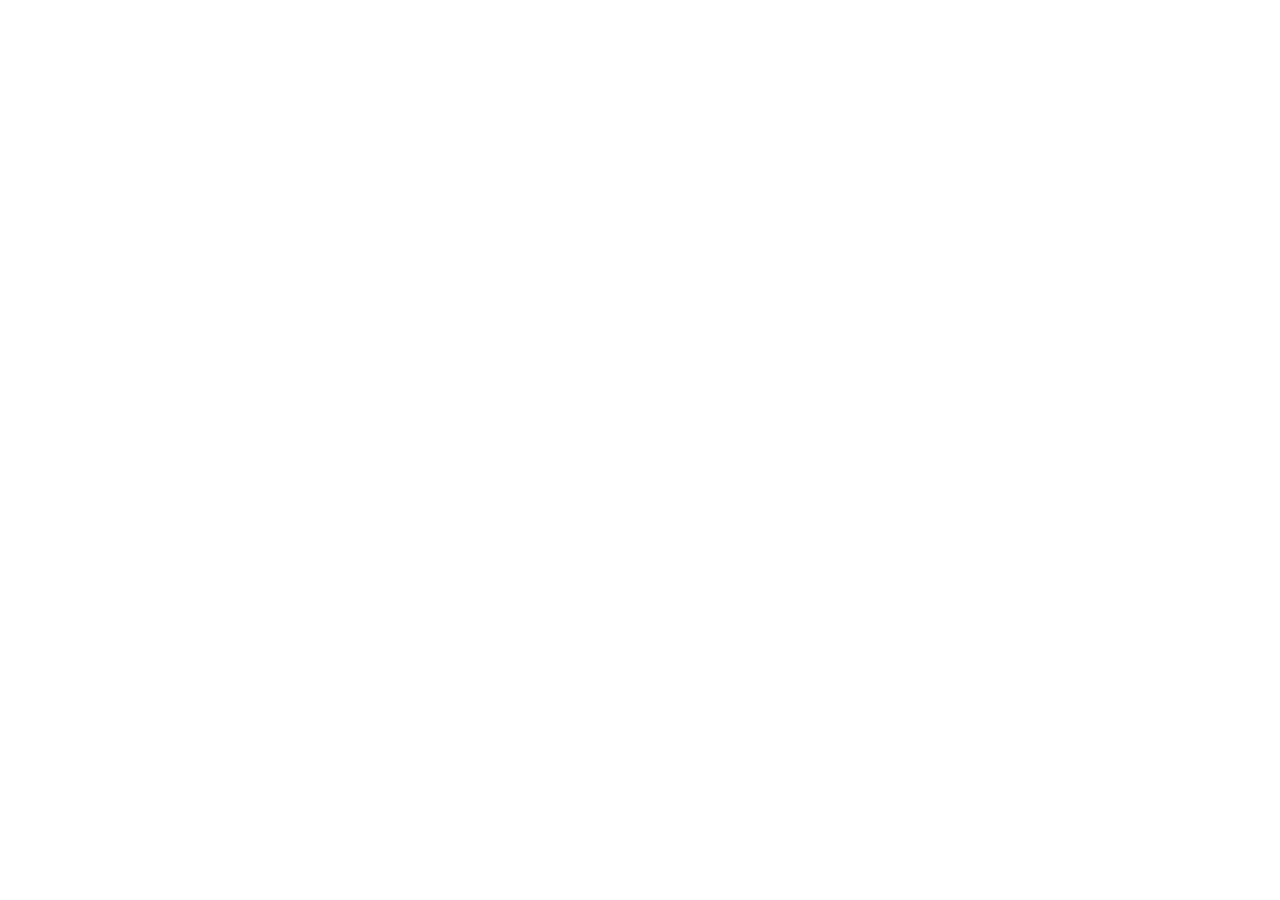
==== index.html @ 575f840c "Redirection added" ====
<!DOCTYPE html>
<meta charset="utf-8">
<title>Redirecting to https://www.antoinetlc.com/</title>
<meta http-equiv="refresh" content="0; URL=https://www.antoinetlc.com/">
<link rel="canonical" href="https://www.antoinetlc.com/">
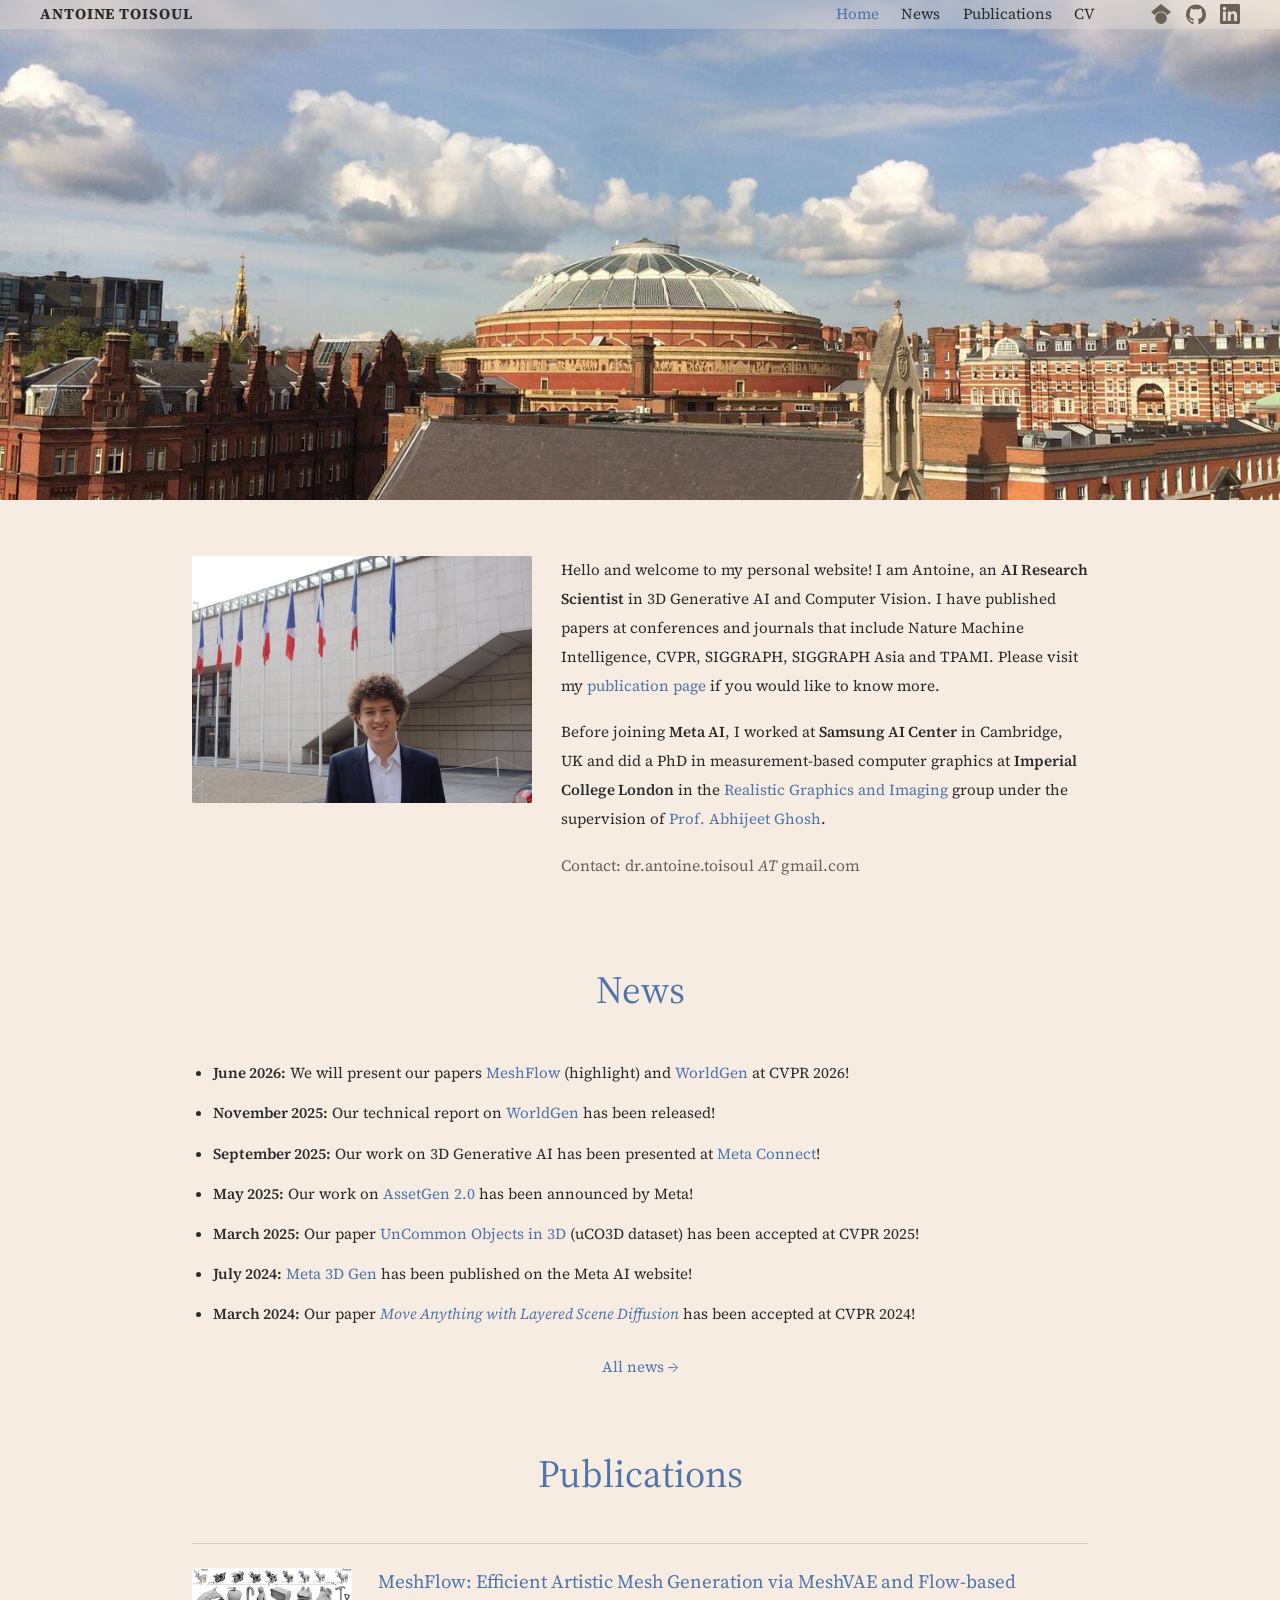
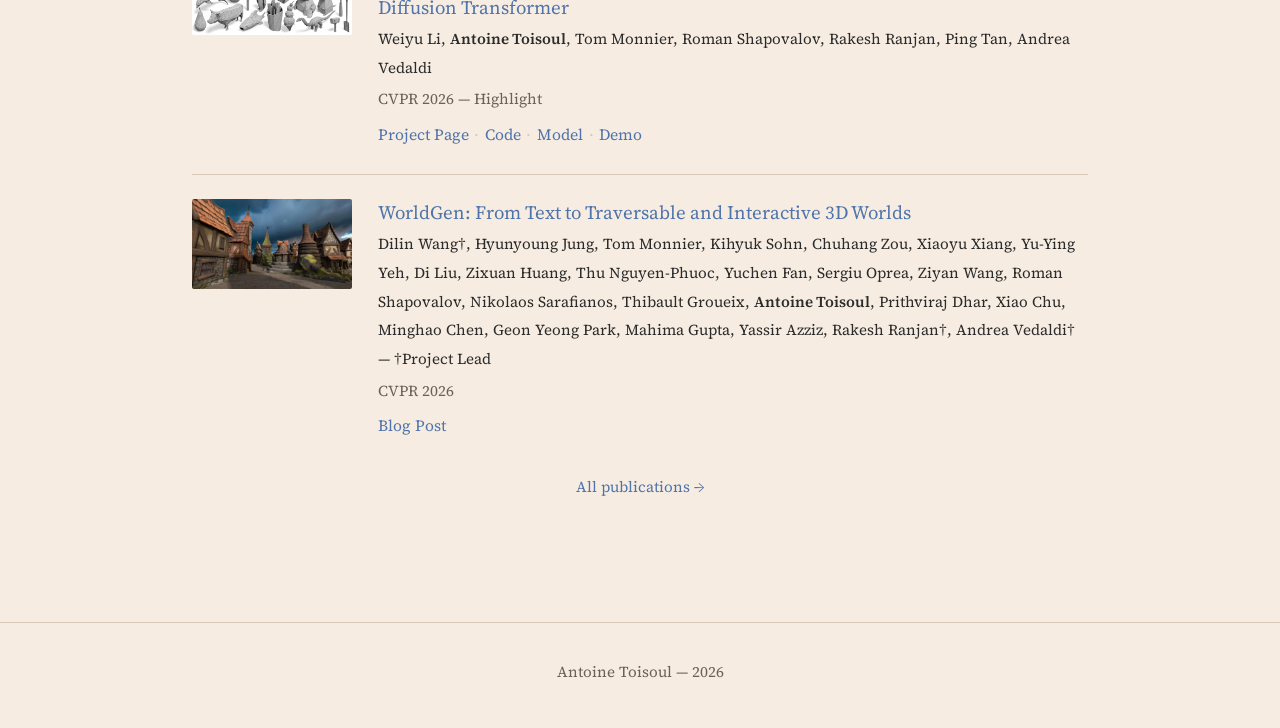
==== commit 098c4ae7: "Publish personal site" ====
--- a/index.html
+++ b/index.html
@@ -1,5 +1,110 @@
 <!DOCTYPE html>
+<html lang="en">
+<head>
 <meta charset="utf-8">
-<title>Redirecting to https://www.antoinetlc.com/</title>
-<meta http-equiv="refresh" content="0; URL=https://www.antoinetlc.com/">
-<link rel="canonical" href="https://www.antoinetlc.com/">+<meta name="viewport" content="width=device-width, initial-scale=1">
+<title>Antoine Toisoul</title>
+<meta name="description" content="Antoine Toisoul — AI Research Scientist">
+<link rel="preconnect" href="https://fonts.googleapis.com">
+<link rel="preconnect" href="https://fonts.gstatic.com" crossorigin>
+<link href="https://fonts.googleapis.com/css2?family=Inter:wght@400;500;600;700&family=Source+Serif+4:ital,wght@0,400;0,600;1,400&display=swap" rel="stylesheet">
+<link rel="stylesheet" href="assets/style.css">
+</head>
+<body>
+
+<!-- ===== SHARED HEADER — keep identical across all pages ===== -->
+<header class="site-header">
+  <a class="wordmark" href="index.html">Antoine Toisoul</a>
+  <nav class="site-nav">
+    <a href="index.html" aria-current="page">Home</a>
+    <a href="news.html">News</a>
+    <a href="publications.html">Publications</a>
+    <a href="cv.html">CV</a>
+  </nav>
+  <div class="site-social">
+    <a href="https://scholar.google.com/citations?hl=fr&amp;oi=ao&amp;user=rM4qsUQAAAAJ" aria-label="Google Scholar" rel="noopener">
+      <svg viewBox="0 0 24 24" aria-hidden="true"><path d="M12 24a7 7 0 1 1 0-14 7 7 0 0 1 0 14zm0-24L0 9.5l4.838 3.94A8 8 0 0 1 12 9a8 8 0 0 1 7.162 4.44L24 9.5z"/></svg>
+    </a>
+    <a href="https://github.com/antoinetlc" aria-label="GitHub" rel="noopener">
+      <svg viewBox="0 0 24 24" aria-hidden="true"><path d="M12 .5C5.37.5 0 5.87 0 12.5c0 5.3 3.44 9.8 8.21 11.39.6.11.82-.26.82-.58l-.02-2.03c-3.34.73-4.04-1.61-4.04-1.61-.55-1.39-1.34-1.76-1.34-1.76-1.09-.75.08-.73.08-.73 1.2.09 1.84 1.24 1.84 1.24 1.07 1.84 2.81 1.31 3.5 1 .11-.78.42-1.31.76-1.61-2.67-.3-5.47-1.34-5.47-5.95 0-1.31.47-2.39 1.24-3.23-.13-.3-.54-1.53.12-3.19 0 0 1.01-.32 3.3 1.23a11.5 11.5 0 0 1 6.01 0c2.29-1.55 3.3-1.23 3.3-1.23.66 1.66.25 2.89.12 3.19.77.84 1.24 1.92 1.24 3.23 0 4.62-2.81 5.64-5.49 5.94.43.37.81 1.1.81 2.22l-.01 3.29c0 .32.21.7.82.58A12.01 12.01 0 0 0 24 12.5C24 5.87 18.63.5 12 .5Z"/></svg>
+    </a>
+    <a href="https://uk.linkedin.com/pub/antoine-toisoul/70/9a5/973" aria-label="LinkedIn" rel="noopener">
+      <svg viewBox="0 0 24 24" aria-hidden="true"><path d="M20.45 20.45h-3.56v-5.57c0-1.33-.02-3.04-1.85-3.04-1.86 0-2.14 1.45-2.14 2.94v5.67H9.34V9h3.42v1.56h.05c.48-.9 1.64-1.85 3.37-1.85 3.6 0 4.27 2.37 4.27 5.46v6.28ZM5.34 7.43a2.07 2.07 0 1 1 0-4.14 2.07 2.07 0 0 1 0 4.14ZM7.12 20.45H3.55V9h3.57v11.45ZM22.23 0H1.77C.79 0 0 .77 0 1.72v20.56C0 23.23.79 24 1.77 24h20.46c.98 0 1.77-.77 1.77-1.72V1.72C24 .77 23.21 0 22.23 0Z"/></svg>
+    </a>
+  </div>
+</header>
+
+<div class="hero hero--home" role="img" aria-label="View of the Royal Albert Hall from Imperial College London"></div>
+
+<main>
+
+  <h1 class="visually-hidden">Antoine Toisoul</h1>
+
+  <section class="intro">
+    <img src="assets/img/home/antoine_toisoul.jpg" alt="Antoine Toisoul">
+    <div class="intro-text">
+      <p>Hello and welcome to my personal website! I am Antoine, an <strong>AI Research
+      Scientist</strong> in 3D Generative AI and Computer Vision. I have published papers at conferences and journals that include Nature Machine Intelligence, CVPR,
+      SIGGRAPH, SIGGRAPH Asia and TPAMI. Please visit my <a href="publications.html">publication page</a> if you would like to know more.</p>
+
+      <p>Before joining <strong>Meta AI</strong>, I worked at <strong>Samsung AI
+      Center</strong> in Cambridge, UK and did a PhD in measurement-based
+      computer graphics at <strong>Imperial College London</strong> in the
+      <a href="http://wp.doc.ic.ac.uk/rgi/" rel="noopener">Realistic
+      Graphics and Imaging</a> group under the supervision of
+      <a href="https://www.doc.ic.ac.uk/~ghosh/" rel="noopener">Prof. Abhijeet
+      Ghosh</a>.</p>
+
+      <p class="contact">Contact: dr.antoine.toisoul <em>AT</em> gmail.com</p>
+    </div>
+  </section>
+
+  <section>
+    <h2 class="section-heading"><a href="news.html">News</a></h2>
+    <ul class="news-list">
+      <li><strong>June 2026:</strong> We will present our papers <a href="https://mesh-flow.github.io/" rel="noopener">MeshFlow</a> (highlight) and <a href="https://arxiv.org/abs/2511.16825" rel="noopener">WorldGen</a> at CVPR 2026!</li>
+      <li><strong>November 2025:</strong> Our technical report on <a href="https://arxiv.org/abs/2511.16825" rel="noopener">WorldGen</a> has been released!</li>
+      <li><strong>September 2025:</strong> Our work on 3D Generative AI has been presented at <a href="https://www.meta.com/en-gb/blog/connect-2025-day-2-keynote-recap-vr-development-use-cases-wearable-device-access-toolkit/" rel="noopener">Meta Connect</a>!</li>
+      <li><strong>May 2025:</strong> Our work on <a href="https://developers.meta.com/horizon/blog/AssetGen2" rel="noopener">AssetGen 2.0</a> has been announced by Meta!</li>
+      <li><strong>March 2025:</strong> Our paper <a href="https://arxiv.org/abs/2501.07574" rel="noopener">UnCommon Objects in 3D</a> (uCO3D dataset) has been accepted at CVPR 2025!</li>
+      <li><strong>July 2024:</strong> <a href="https://arxiv.org/pdf/2407.02599" rel="noopener">Meta 3D Gen</a> has been published on the Meta AI website!</li>
+      <li><strong>March 2024:</strong> Our paper <a href="https://arxiv.org/abs/2404.07178" rel="noopener"><em>Move Anything with Layered Scene Diffusion</em></a> has been accepted at CVPR 2024!</li>
+    </ul>
+    <p class="center"><a class="more-link" href="news.html">All news &rarr;</a></p>
+  </section>
+
+  <section>
+    <h2 class="section-heading"><a href="publications.html">Publications</a></h2>
+
+    <div class="pub">
+      <div class="pub-thumb"><img src="assets/img/publications/meshflow_teaser.png" alt="MeshFlow"></div>
+      <div class="pub-body">
+        <div class="pub-title"><a href="https://mesh-flow.github.io/" rel="noopener">MeshFlow: Efficient Artistic Mesh Generation via MeshVAE and Flow-based Diffusion Transformer</a></div>
+        <div class="pub-authors">Weiyu Li, <strong>Antoine Toisoul</strong>, Tom Monnier, Roman Shapovalov, Rakesh Ranjan, Ping Tan, Andrea Vedaldi</div>
+        <div class="pub-venue">CVPR 2026 &mdash; Highlight</div>
+        <div class="pub-links"><a href="https://mesh-flow.github.io/" rel="noopener">Project Page</a><span class="sep">&middot;</span><a href="https://github.com/facebookresearch/meshflow" rel="noopener">Code</a><span class="sep">&middot;</span><a href="https://huggingface.co/facebook/meshflow" rel="noopener">Model</a><span class="sep">&middot;</span><a href="https://huggingface.co/spaces/facebook/meshflow" rel="noopener">Demo</a></div>
+      </div>
+    </div>
+
+    <div class="pub">
+      <div class="pub-thumb"><img src="assets/img/publications/WorldGen.jpg" alt="WorldGen"></div>
+      <div class="pub-body">
+        <div class="pub-title"><a href="https://arxiv.org/abs/2511.16825" rel="noopener">WorldGen: From Text to Traversable and Interactive 3D Worlds</a></div>
+        <div class="pub-authors">Dilin Wang&dagger;, Hyunyoung Jung, Tom Monnier, Kihyuk Sohn, Chuhang Zou, Xiaoyu Xiang, Yu-Ying Yeh, Di Liu, Zixuan Huang, Thu Nguyen-Phuoc, Yuchen Fan, Sergiu Oprea, Ziyan Wang, Roman Shapovalov, Nikolaos Sarafianos, Thibault Groueix, <strong>Antoine Toisoul</strong>, Prithviraj Dhar, Xiao Chu, Minghao Chen, Geon Yeong Park, Mahima Gupta, Yassir Azziz, Rakesh Ranjan&dagger;, Andrea Vedaldi&dagger; &mdash; &dagger;Project Lead</div>
+        <div class="pub-venue">CVPR 2026</div>
+        <div class="pub-links"><a href="https://www.meta.com/en-gb/blog/worldgen-3d-world-generation-reality-labs-generative-ai-research/" rel="noopener">Blog Post</a></div>
+      </div>
+    </div>
+
+    <p class="center"><a class="more-link" href="publications.html">All publications &rarr;</a></p>
+  </section>
+
+</main>
+
+<!-- ===== SHARED FOOTER — keep identical across all pages ===== -->
+<footer class="site-footer">
+  <div>Antoine Toisoul &mdash; 2026</div>
+</footer>
+
+</body>
+</html>
--- a/assets/style.css
+++ b/assets/style.css
@@ -0,0 +1,296 @@
+/* ============================================================
+   Antoine Toisoul — personal site
+   ============================================================ */
+
+:root {
+  --bg:        #f6ece1;   /* warm cream page ground            */
+  --bg-alt:    #f0e2d2;   /* very slightly darker cream        */
+  --text:      #2b2b2b;   /* body copy                         */
+  --muted:     #6b6257;   /* captions, footer                  */
+  --accent:    #4f74ab;   /* blue — links, section headings    */
+  --accent-dk: #3c5a88;   /* blue hover                        */
+  --hero-text: #ffffff;
+  --rule:      #d9c9b6;   /* hairline dividers                 */
+  --maxw:      960px;
+  --font-body:    "Source Serif 4", Georgia, "Times New Roman", serif;
+  --font-display: var(--font-body);   /* headings share the body font */
+}
+
+* { box-sizing: border-box; }
+
+html { -webkit-text-size-adjust: 100%; }
+
+body {
+  margin: 0;
+  background: var(--bg);
+  color: var(--text);
+  font-family: var(--font-body);
+  font-size: 0.95rem;
+  line-height: 1.9;
+  font-weight: 400;
+}
+
+img { max-width: 100%; height: auto; display: block; }
+
+a {
+  color: var(--accent);
+  text-decoration: none;
+}
+a:hover { color: var(--accent-dk); text-decoration: underline; }
+
+strong, b { font-weight: 600; }
+
+/* ---------- Header (sticky bar, always visible) ------------ */
+
+.site-header {
+  position: fixed;              /* out of flow, so the hero starts at the very top */
+  top: 0; left: 0; right: 0;
+  z-index: 100;
+  display: flex;
+  align-items: center;
+  gap: 1.5rem;
+  padding: 0.0rem clamp(1rem, 4vw, 2.5rem);
+  background: rgba(246, 236, 225, 0.3);   /* --bg (#f6ece1) at 80% */
+  backdrop-filter: blur(8px);
+  -webkit-backdrop-filter: blur(8px);
+}
+
+.wordmark {
+  font-family: var(--font-body);
+  font-weight: 700;
+  font-size: 0.95rem;
+  letter-spacing: 0.06em;
+  text-transform: uppercase;
+  color: var(--text);
+  white-space: nowrap;
+}
+.wordmark:hover { color: var(--accent); text-decoration: none; }
+
+.site-nav {
+  margin-left: auto;
+  display: flex;
+  flex-wrap: wrap;
+  align-items: baseline;
+  gap: 1.4rem;
+}
+
+.site-nav a {
+  font-family: var(--font-body);
+  font-size: 0.95rem;
+  color: var(--text);
+}
+.site-nav a:hover { text-decoration: none; color: var(--accent); }
+.site-nav a[aria-current="page"] { color: var(--accent); }
+
+.site-social {
+  display: flex;
+  align-items: center;
+  gap: 0.9rem;
+}
+.site-header .site-social { margin-left: 2rem; }   /* breathing room between the menu and the icons */
+.site-social a { display: inline-flex; color: var(--muted); }
+.site-social a:hover { color: var(--accent); }
+.site-social svg { width: 20px; height: 20px; fill: currentColor; }
+
+/* ---------- Hero (decorative image band, no text) --------- */
+
+.hero {
+  min-height: 500px;
+  background-color: #7a8ba0;
+  background-position: center 40%;
+  background-size: cover;
+  background-repeat: no-repeat;
+}
+
+/* Left-aligned page heading inside <main>, replaces the old hero title */
+.page-title {
+  font-family: var(--font-display);
+  font-weight: 700;
+  font-size: clamp(1.9rem, 4vw, 2.4rem);
+  color: var(--text);
+  margin: 0 0 2rem;
+}
+.page-title--center { text-align: center; }
+
+.visually-hidden {
+  position: absolute;
+  width: 1px; height: 1px;
+  margin: -1px; padding: 0; border: 0;
+  clip: rect(0 0 0 0); clip-path: inset(50%);
+  overflow: hidden; white-space: nowrap;
+}
+
+/* Per-page hero images. */
+.hero--home         { background-image: url("img/home/royal_albert_hall.jpg"); }
+.hero--news         { background-image: url("img/news/dolphin.jpg"); }
+.hero--publications { background-image: url("img/publications/tokyo.jpg"); background-position: center 60%; }
+.hero--cv           { background-image: url("img/cv/IMG_5321.jpg"); }
+
+/* ---------- Layout --------------------------------------- */
+
+main {
+  max-width: var(--maxw);
+  margin: 0 auto;
+  padding: 3.5rem clamp(1.1rem, 4vw, 2rem) 1rem;
+}
+
+section { margin-bottom: 3.5rem; }
+
+.section-heading {
+  text-align: center;
+  font-family: var(--font-display);
+  font-weight: 400;
+  font-size: clamp(1.8rem, 4.5vw, 2.4rem);
+  color: var(--accent);
+  margin: 0 0 2rem;
+}
+.section-heading a { color: inherit; text-decoration: none; }
+.section-heading a:hover { color: var(--accent-dk); text-decoration: underline; }
+
+h2.plain {
+  font-family: var(--font-display);
+  font-weight: 700;
+  font-size: 1.5rem;
+  color: var(--text);
+  margin: 2.4rem 0 0.8rem;
+  text-align: center;
+}
+
+p { margin: 0 0 1.1rem; }
+
+.center { text-align: center; }
+.more-link { display: inline-block; margin-top: 0.5rem; font-family: var(--font-display); }
+
+/* ---------- Intro block (home) --------------------------- */
+
+.intro {
+  display: flex;
+  align-items: flex-start;
+  gap: 1.8rem;
+}
+.intro img {
+  flex: 0 0 340px;
+  width: 340px;
+  align-self: flex-start;   /* whole photo, natural aspect ratio */
+  border-radius: 2px;
+}
+.intro-text { flex: 1 1 auto; min-width: 0; }
+.intro-text > p:first-child { margin-top: 0; }
+.contact { color: var(--muted); font-size: 0.98rem; }
+
+/* ---------- News list ------------------------------------ */
+
+.news-year {
+  font-family: var(--font-display);
+  font-weight: 700;
+  font-size: 1.35rem;
+  margin: 2rem 0 0.4rem;
+  color: var(--text);
+  text-align: center;
+}
+.news-list { margin: 0 0 1rem; padding-left: 1.3rem; }
+.news-list li { margin-bottom: 0.7rem; }
+
+/* ---------- Publication rows ---------------------------- */
+
+.pub {
+  display: flex;
+  gap: 1.6rem;
+  padding: 1.5rem 0;
+  border-top: 1px solid var(--rule);
+}
+.pub:last-child { border-bottom: 1px solid var(--rule); }
+
+.pub-thumb {
+  flex: 0 0 160px;
+  width: 160px;
+}
+.pub-thumb img { border-radius: 2px; background: var(--bg-alt); }
+
+.pub-body { flex: 1 1 auto; min-width: 0; }
+.pub-title {
+  font-family: var(--font-display);
+  font-size: 1.18rem;
+  line-height: 1.4;
+  margin-bottom: 0.3rem;
+}
+.pub-authors { margin-bottom: 0.15rem; }
+.pub-venue { color: var(--muted); }
+.pub-links { margin-top: 0.35rem; font-size: 0.98rem; }
+.pub-links a { white-space: nowrap; }
+.pub-links .sep { color: var(--rule); margin: 0 0.35rem; }
+
+.pub-list { margin: 0 0 1rem; padding-left: 1.3rem; }
+.pub-list li { margin-bottom: 0.7rem; }
+.pub-list p { margin: 0; }
+
+/* ---------- CV ------------------------------------------ */
+
+.btn {
+  display: inline-block;
+  font-family: var(--font-display);
+  font-size: 1rem;
+  padding: 0.55rem 1.4rem;
+  border: 1px solid var(--accent);
+  border-radius: 3px;
+  color: var(--accent);
+  margin-bottom: 1.5rem;
+}
+.btn:hover { background: var(--accent); color: #fff; text-decoration: none; }
+
+.cv-subtitle {
+  font-family: var(--font-display);
+  color: var(--muted);
+  margin: -0.6rem 0 1.6rem;
+}
+
+.cv-entry {
+  display: flex;
+  gap: 1.75rem;
+  margin-bottom: 1.9rem;
+}
+.cv-entry .when {
+  flex: 0 0 9.5rem;
+  color: var(--muted);
+  font-size: 0.96rem;
+  padding-top: 0.15rem;
+}
+.cv-body { flex: 1 1 auto; min-width: 0; }
+.cv-body p { margin: 0 0 0.55rem; }
+.cv-body p:last-child { margin-bottom: 0; }
+.cv-role { font-weight: 700; }
+.cv-entry .news-list { margin-top: 0.5rem; }
+
+/* ---------- Footer ------------------------------------- */
+
+.site-footer {
+  border-top: 1px solid var(--rule);
+  margin-top: 3rem;
+  padding: 2.2rem 1rem 2.6rem;
+  text-align: center;
+  color: var(--muted);
+  font-size: 0.95rem;
+}
+
+/* ---------- Mobile ------------------------------------ */
+
+@media (max-width: 640px) {
+  .site-header {
+    flex-wrap: wrap;
+    gap: 0.5rem 1rem;
+    padding: 0.8rem 1rem;
+  }
+  .wordmark { font-size: 1rem; letter-spacing: 0.04em; }
+  .site-nav { flex-basis: 100%; margin-left: 0; justify-content: flex-start; gap: 1rem; row-gap: 0.3rem; }
+  .site-social { position: absolute; right: 1rem; top: 0.8rem; }
+  .hero { min-height: 220px; }
+
+  .intro { flex-direction: column; }
+  .intro img { flex-basis: auto; width: 220px; max-width: 60%; margin: 0 auto 1.2rem; align-self: center; }
+
+  .pub { flex-direction: column; gap: 0.9rem; }
+  .pub-thumb { flex-basis: auto; width: 200px; }
+
+  .cv-entry { flex-direction: column; gap: 0.3rem; }
+  .cv-entry .when { padding-top: 0; }
+}
